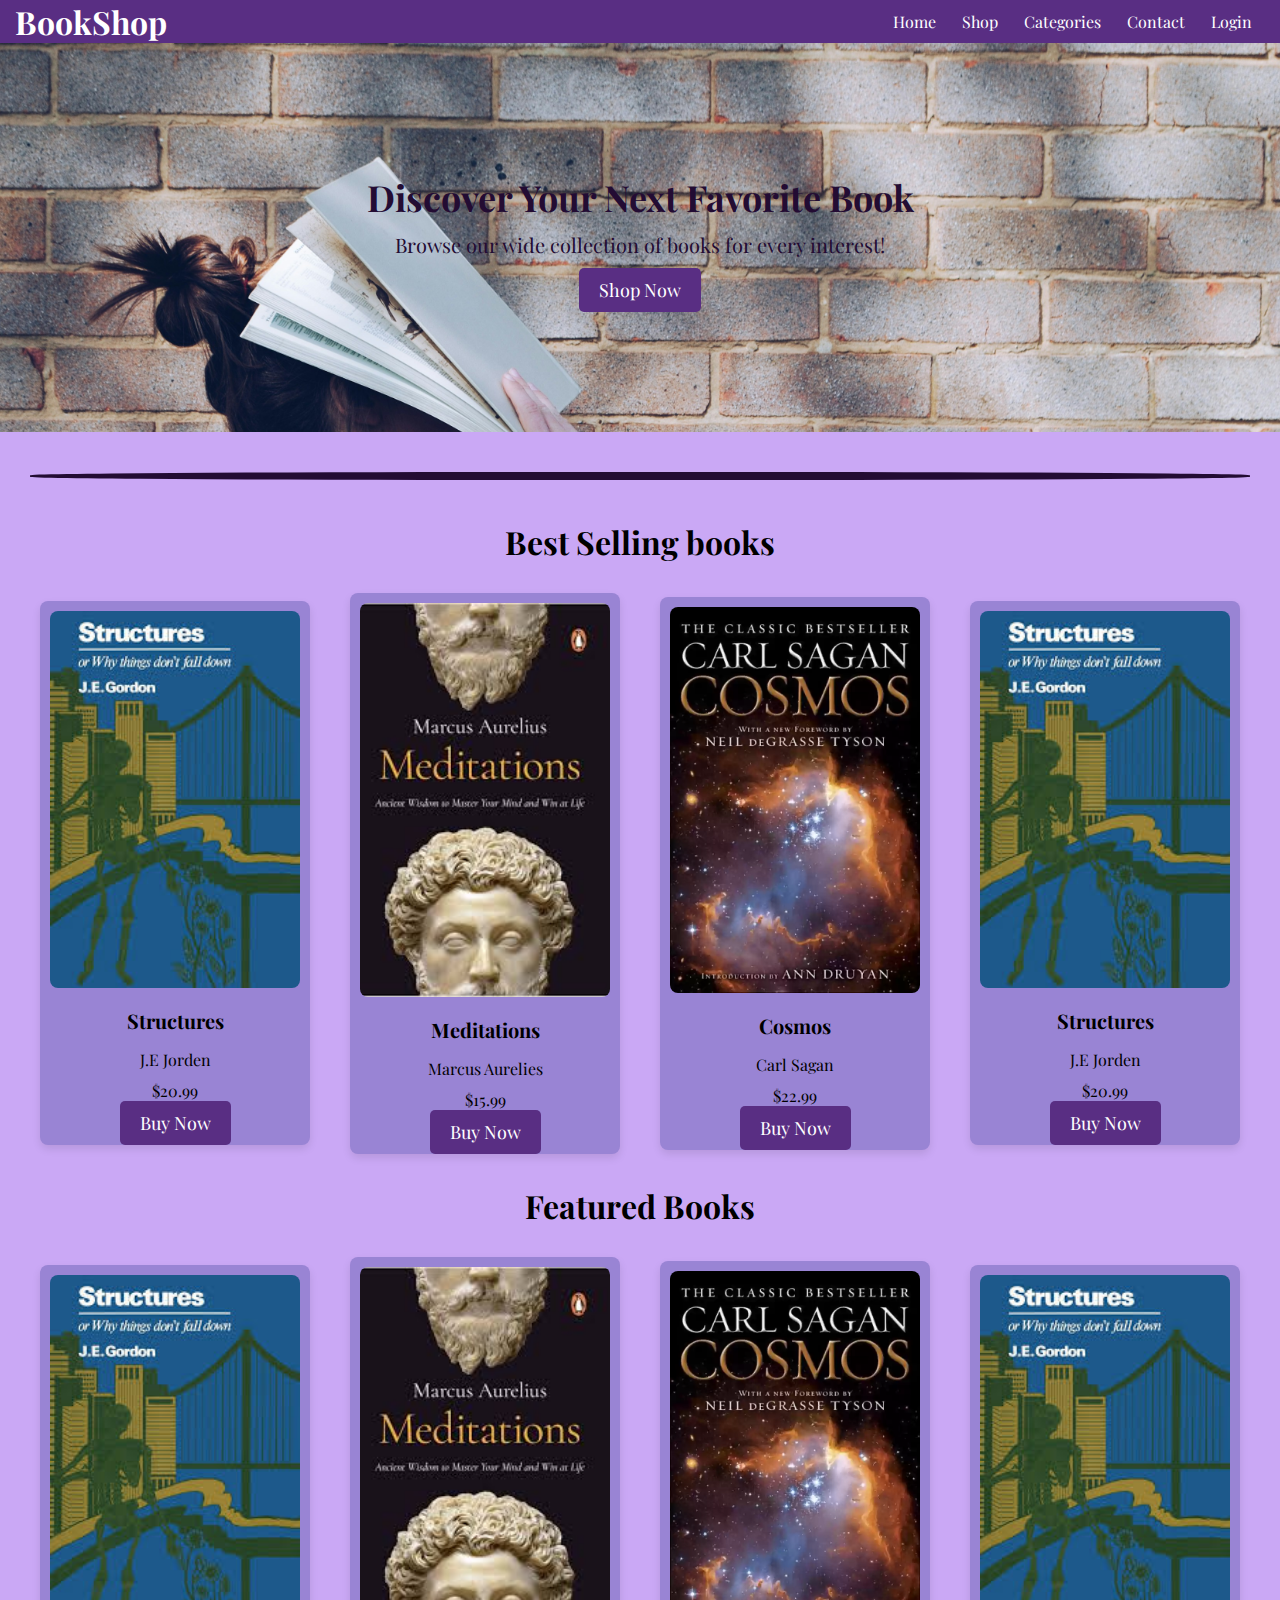
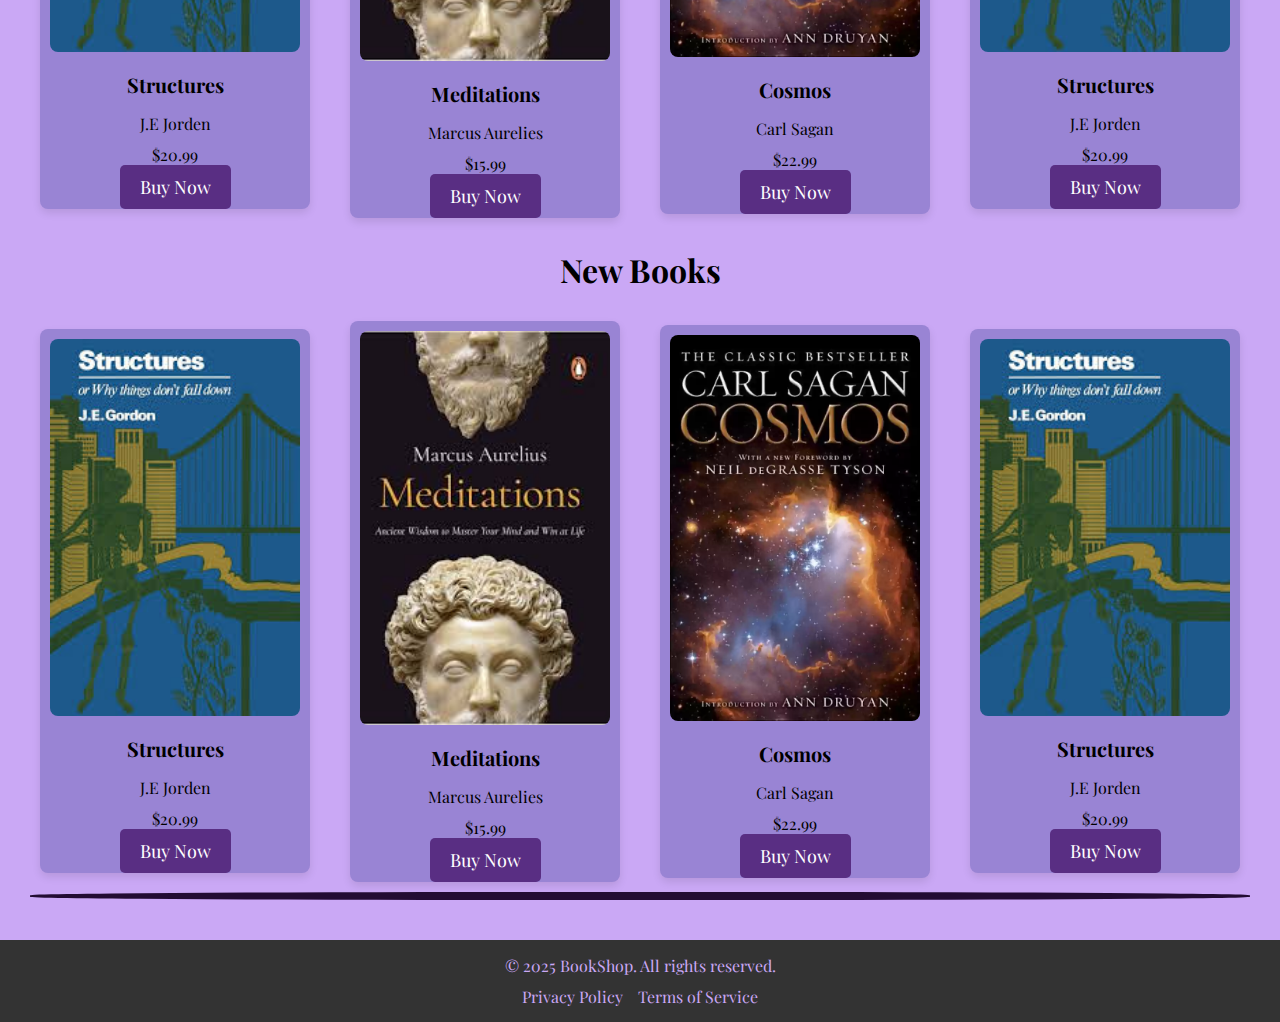
==== index.html @ 6897c3d2 "first commit" ====
<!DOCTYPE html>
<html lang="en">

<head>
  <meta charset="UTF-8">
  <meta name="viewport" content="width=device-width, initial-scale=1.0">
  <meta http-equiv="X-UA-Compatible" content="ie=edge">
  <title>BookShop - Online Book Store</title>
  <link rel="stylesheet" href="styles.css">
</head>

<body>
  <div class="wrapper">
    <header id="head">
      <div class="logo">
        <h1><a href="head">BookShop</a>
          <h1>
      </div>
      <nav>
        <ul>
          <li><a href="index.html">Home</a></li>
          <li><a href="./shop/shop.html">Shop</a></li>
          <li><a href="#">Categories</a></li>
          <li><a href="#footercon">Contact</a></li>
          <li><a href="/login/login.html/">Login</a></li>
        </ul>
      </nav>
    </header>
    <section class="hero">
      <div class="hero-content">
        <h2>Discover Your Next Favorite Book</h2>
        <p>Browse our wide collection of books for every interest!</p>
        <a href="#" class="cta-button">Shop Now</a>
      </div>
    </section>
    <section class="featured-books">
      <div class="break"></div>
      <h2>Best Selling books</h2>
      <div class="book-list">
        <div class="book-item">
          <img src="Asests/images/book-1.jpg" alt="Book 1">
          <h3>Structures</h3>
          <p>J.E Jorden</p>
          <p>$20.99</p>
          <a href="#" class="buy-button">Buy Now</a>
        </div>
        <div class="book-item">
          <img src="Asests/images/book-2.jpg" alt="Book 2">
          <h3>Meditations</h3>
          <p>Marcus Aurelies</p>
          <p>$15.99</p>
          <a href="#" class="buy-button">Buy Now</a>
        </div>
        <div class="book-item">
          <img src="Asests/images/book-3.jpg" alt="Book 3">
          <h3>Cosmos</h3>
          <p>Carl Sagan</p>
          <p>$22.99</p>
          <a href="#" class="buy-button">Buy Now</a>
        </div>
        <div class="book-item">
          <img src="Asests/images/book-1.jpg" alt="Book 1">
          <h3>Structures</h3>
          <p>J.E Jorden</p>
          <p>$20.99</p>
          <a href="#" class="buy-button">Buy Now</a>
        </div>
      </div>
      <h2>Featured Books</h2>
      <div class="book-list">
        <div class="book-item">
          <img src="Asests/images/book-1.jpg" alt="Book 1">
          <h3>Structures</h3>
          <p>J.E Jorden</p>
          <p>$20.99</p>
          <a href="#" class="buy-button">Buy Now</a>
        </div>
        <div class="book-item">
          <img src="Asests/images/book-2.jpg" alt="Book 2">
          <h3>Meditations</h3>
          <p>Marcus Aurelies</p>
          <p>$15.99</p>
          <a href="#" class="buy-button">Buy Now</a>
        </div>
        <div class="book-item">
          <img src="Asests/images/book-3.jpg" alt="Book 3">
          <h3>Cosmos</h3>
          <p>Carl Sagan</p>
          <p>$22.99</p>
          <a href="#" class="buy-button">Buy Now</a>
        </div>
        <div class="book-item">
          <img src="Asests/images/book-1.jpg" alt="Book 1">
          <h3>Structures</h3>
          <p>J.E Jorden</p>
          <p>$20.99</p>
          <a href="#" class="buy-button">Buy Now</a>
        </div>
      </div>
      <h2>New Books</h2>
      <div class="book-list">
        <div class="book-item">
          <img src="Asests/images/book-1.jpg" alt="Book 1">
          <h3>Structures</h3>
          <p>J.E Jorden</p>
          <p>$20.99</p>
          <a href="#" class="buy-button">Buy Now</a>
        </div>
        <div class="book-item">
          <img src="Asests/images/book-2.jpg" alt="Book 2">
          <h3>Meditations</h3>
          <p>Marcus Aurelies</p>
          <p>$15.99</p>
          <a href="#" class="buy-button">Buy Now</a>
        </div>
        <div class="book-item">
          <img src="Asests/images/book-3.jpg" alt="Book 3">
          <h3>Cosmos</h3>
          <p>Carl Sagan</p>
          <p>$22.99</p>
          <a href="#" class="buy-button">Buy Now</a>
        </div>
        <div class="book-item">
          <img src="Asests/images/book-1.jpg" alt="Book 1">
          <h3>Structures</h3>
          <p>J.E Jorden</p>
          <p>$20.99</p>
          <a href="#" class="buy-button">Buy Now</a>
        </div>
      </div>
      <div class="break"></div>
    </section>
    <footer>
      <div id="footercon" class="footer-content">
        <p>&copy; 2025 BookShop. All rights reserved.</p>
        <ul>
          <li><a href="#">Privacy Policy</a></li>
          <li><a href="#">Terms of Service</a></li>
        </ul>
      </div>
    </footer>
  </div>
</body>

</html>
---- styles.css ----
@import url('https://fonts.googleapis.com/css2?family=Playfair+Display:ital,wght@0,400..900;1,400..900&family=Smooch+Sans:wght@100..900&display=swap');

* {
  font-family: Playfair Display;
  margin: 0;
  padding: 0;
}

body {
  background-color: white;
  min-width: 75%;
}

a {
  color: #ffffff;
  text-decoration: none;
}

.wrapper {
  background: no-repeat url("Asests/images/front-cover.jpg") fixed top;
  background-size: cover;
  background-position: center;
}

header {
  background-color: #592e83;
  color: white;
  padding: 0px 15px;
  display: flex;
  justify-content: space-between;
  align-items: center;
}

header h1:hover{
  background-color: #230c33;
  border-radius: 7px;
  color: #9984d4;
  transition: 0.3;
}

header nav ul {
  list-style: none;
  display: flex;
}

header nav ul li a:hover {
  color: #9984d4;
  background-color: #230c33;
  transition: 0.3;
}

header nav ul li a {
  padding: 10px;
  border-radius: 5px;
  margin: 3px;
}

.hero {
  display: flex;
  justify-content: center;
  align-items: center;
  color: #230c33;
  text-align: center;
  padding: 130px 0;
}

.hero h2 {
  font-size: 36px;
  margin-bottom: 10px;
}

.hero p {
  font-size: 20px;
  margin-bottom: 20px;
}

.cta-button {
  background-color: #592e83;
  color: #ffffff;
  padding: 10px 20px;
  font-size: 18px;
  text-decoration: none;
  border-radius: 5px;
}

.cta-button:hover {
  color: #9984d4;
  background-color: #230c33;
  transition: 0.3;
}
.break {
  width: 100%;
  height: 0.5em;
  border-radius: 40%;
  background-color: #230c33;
  margin: 10px;
}
.featured-books {
  display: flex;
  justify-content: space-around;
  align-items: center;
  flex-wrap: wrap;
  background-color: #caa8f5;
  text-align: center;
  padding: 30px 20px;
  border-top: #230c33;
}

.featured-books h2 {
  font-size: 32px;
  margin: 30px;
  width: 100%;
}

.book-list {
  display: flex;
  justify-content: center;
  align-items: center;
  flex-wrap: wrap;
  gap: 40px;
}

.book-item img {
  background-origin: content-box;
}

.book-item {
  background-color: #9984d4;
  align-items: center;
  border-radius: 8px;
  box-sizing: content-box;
  overflow: hidden;
  box-shadow: 0 4px 8px rgba(0, 0, 0, 0.1);
  width: 250px;
  text-align: center;
  padding: 10px;
}

.book-list .book-item:hover{
  background-color: #592e83;
  transition: 0.3s;
}
.book-list .book-item:hover .buy-button {
  background-color: #9984d4;
  transition: 0.3s;
}
.book-list .book-item:hover,img:hover {
  transform: scale(1.03);
  box-shadow: -1px -1px 10px black;
  transition: 0.3s;
}

.book-item img {
  width: 100%;
  height: auto;
  border-radius: 8px;
}

.book-item h3 {
  font-size: 20px;
  margin: 15px 0;
}

.book-item p {
  font-size: 16px;
  margin-bottom: 10px;
}

.buy-button {
  background-color: #592e83;
  color: #ffffff;
  padding: 10px 20px;
  font-size: 18px;
  text-decoration: none;
  border-radius: 5px;
}

.buy-button:hover {
  color: #592e83;
  background-color: #230c33;
  transition: 0.3;
}

footer {
  background-color: #333;
  color: #caa8f5;
  padding: 15px 0;
  text-align: center;
}

footer ul {
  list-style: none;
  display: inline-flex;
  gap: 15px;
  margin-top: 10px;
}

footer ul li a {
  color: #caa8f5;
  text-decoration: none;
}

footer ul li a:hover {
  text-decoration: underline;
}
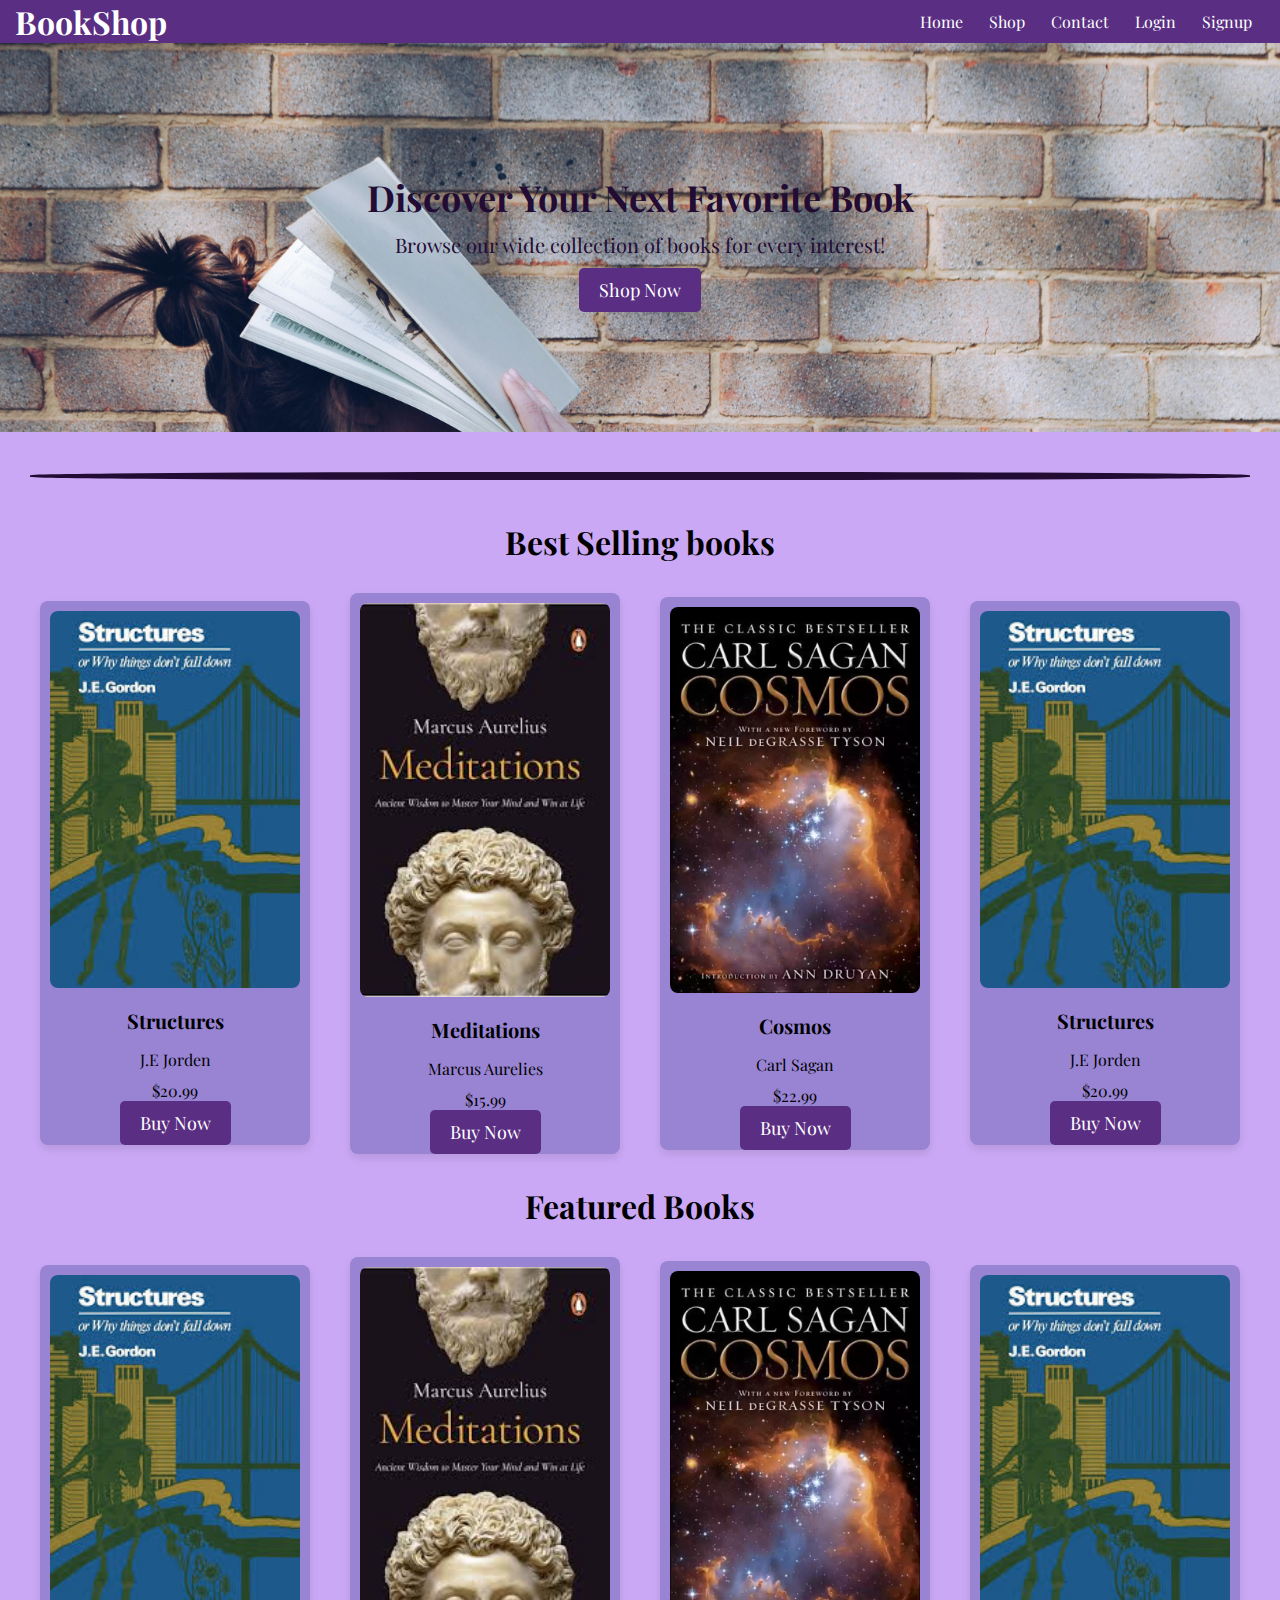
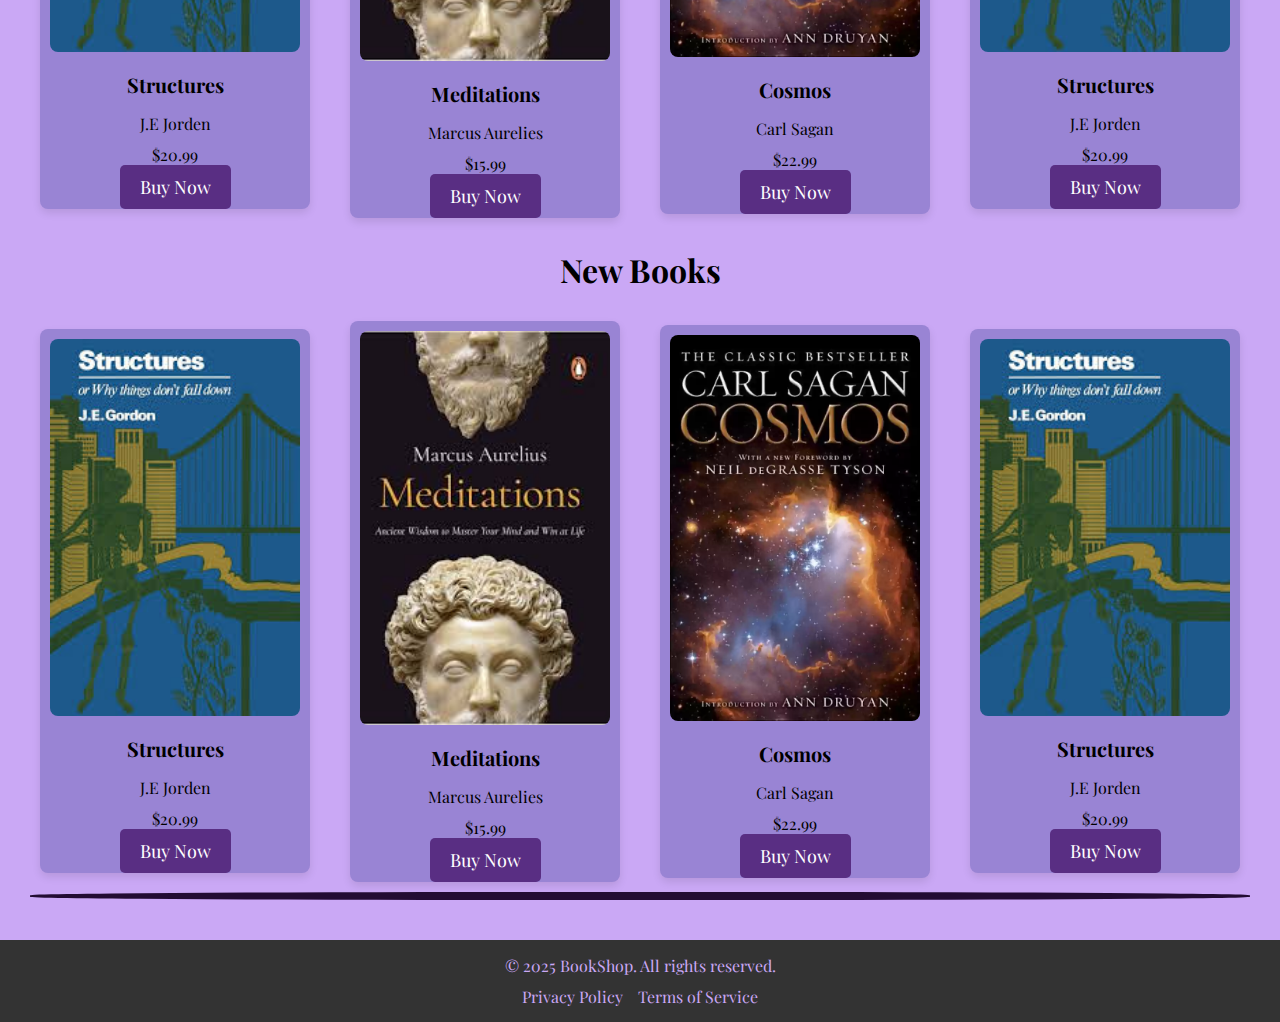
==== commit 73d724ef: "7th update" ====
--- a/index.html
+++ b/index.html
@@ -20,9 +20,9 @@
         <ul>
           <li><a href="index.html">Home</a></li>
           <li><a href="./shop/shop.html">Shop</a></li>
-          <li><a href="#">Categories</a></li>
           <li><a href="#footercon">Contact</a></li>
-          <li><a href="/login/login.html/">Login</a></li>
+          <li><a href="./login/login.html">Login</a></li>
+          <li><a href="./login/signup.html">Signup</a></li>
         </ul>
       </nav>
     </header>
@@ -30,7 +30,7 @@
       <div class="hero-content">
         <h2>Discover Your Next Favorite Book</h2>
         <p>Browse our wide collection of books for every interest!</p>
-        <a href="#" class="cta-button">Shop Now</a>
+        <a href="./shop/shop.html" class="cta-button">Shop Now</a>
       </div>
     </section>
     <section class="featured-books">
--- a/styles.css
+++ b/styles.css
@@ -6,6 +6,9 @@
   padding: 0;
 }
 
+html {
+  scroll-behavior: smooth;
+}
 body {
   background-color: white;
   min-width: 75%;
@@ -144,7 +147,7 @@
   background-color: #9984d4;
   transition: 0.3s;
 }
-.book-list .book-item:hover,img:hover {
+.book-list .book-item:hover img {
   transform: scale(1.03);
   box-shadow: -1px -1px 10px black;
   transition: 0.3s;
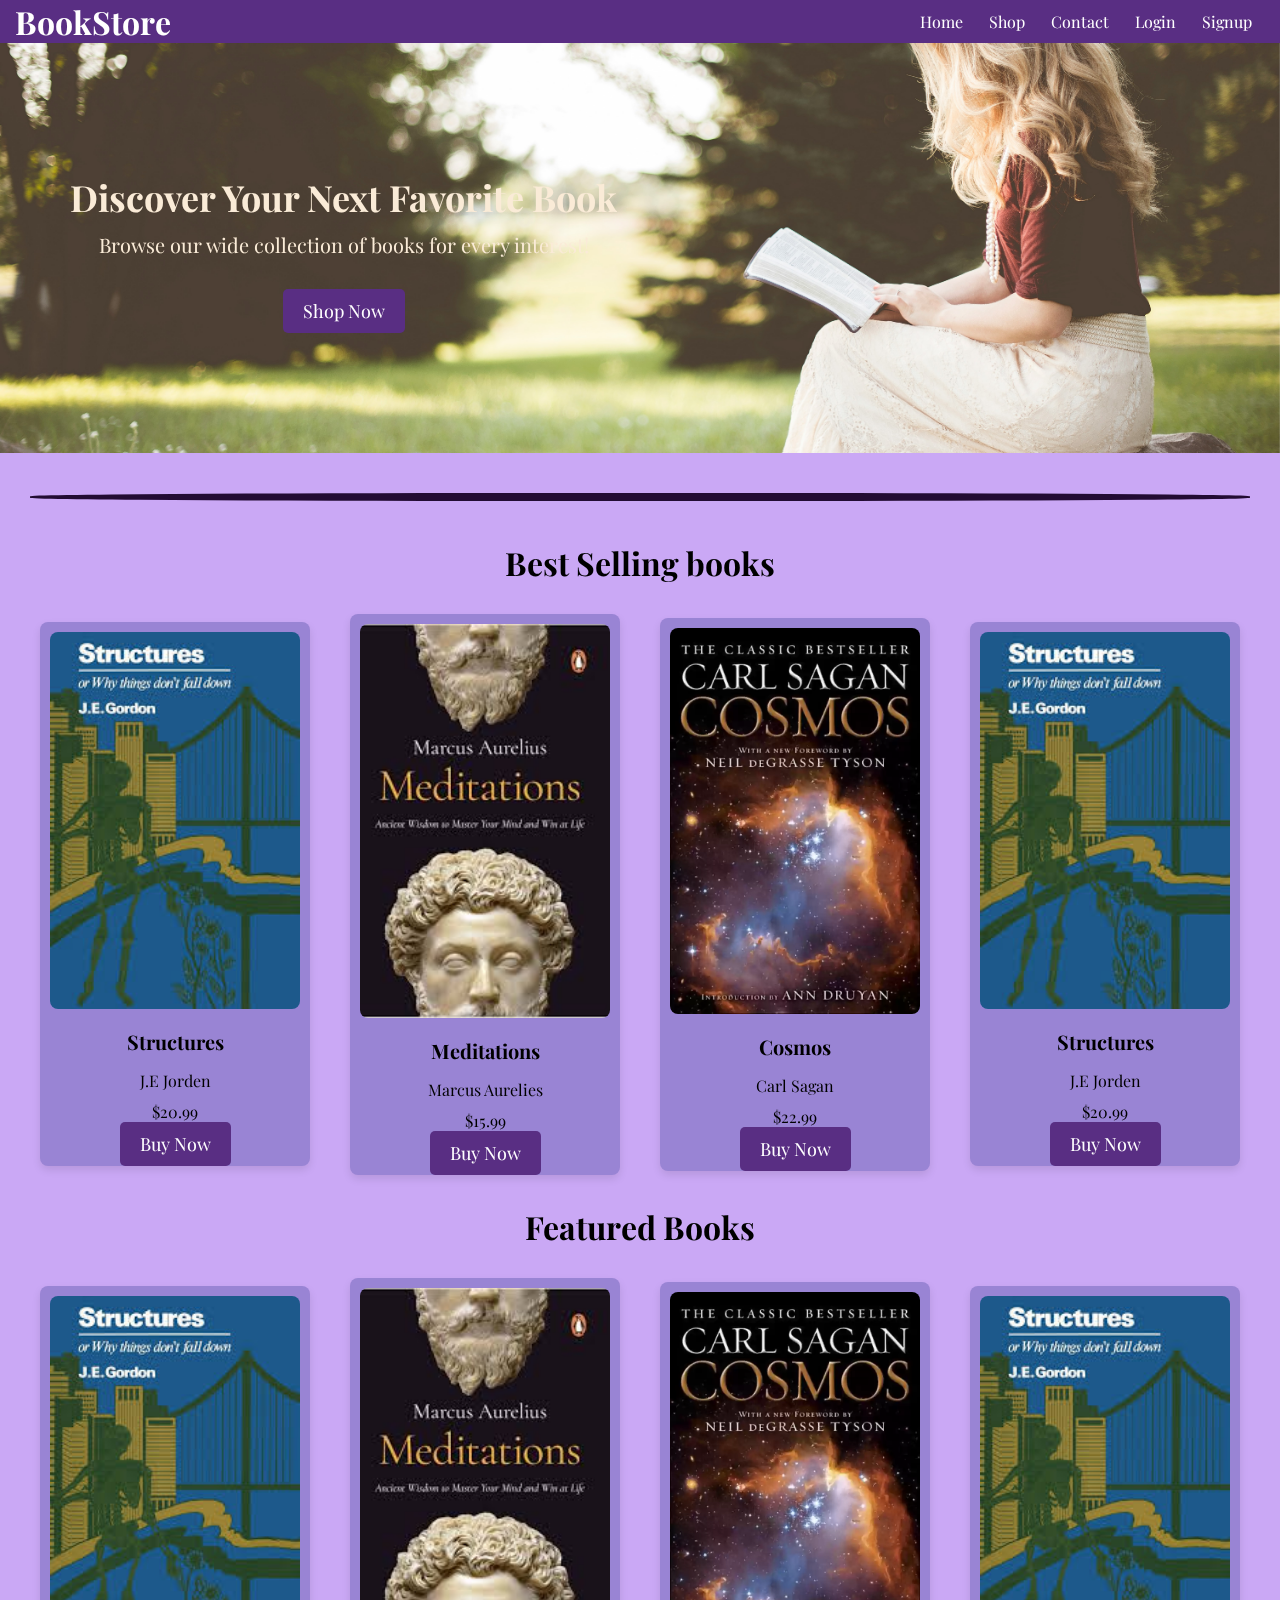
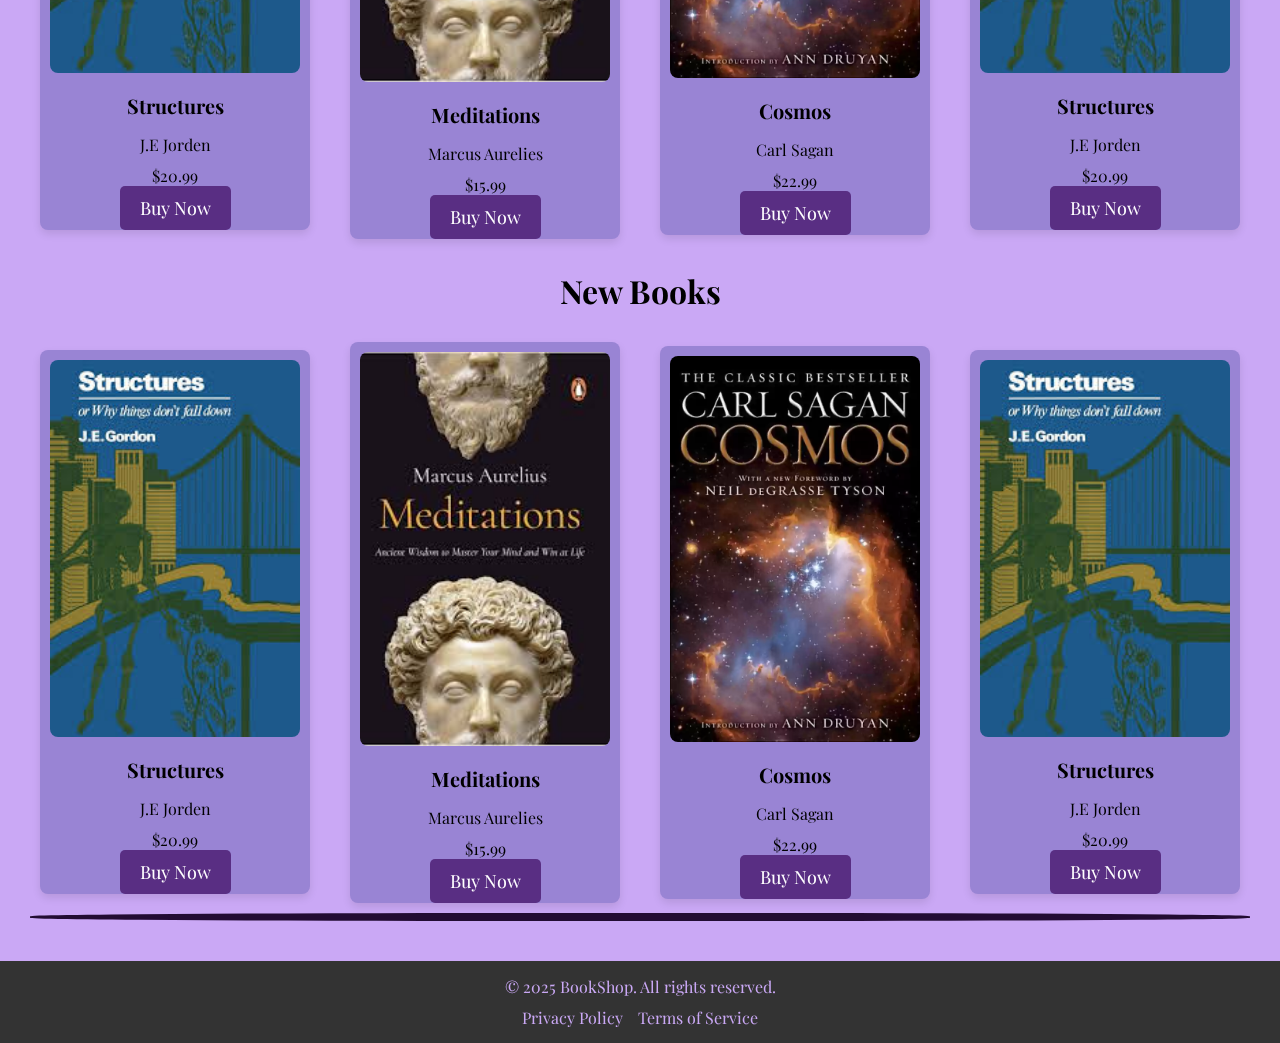
==== commit 36f56f25: "minor changes" ====
--- a/index.html
+++ b/index.html
@@ -13,7 +13,7 @@
   <div class="wrapper">
     <header id="head">
       <div class="logo">
-        <h1><a href="head">BookShop</a>
+        <h1><a href="head">BookStore</a>
           <h1>
       </div>
       <nav>
@@ -27,11 +27,14 @@
       </nav>
     </header>
     <section class="hero">
+      <img src="Asests/images/front-cover.jpg" alt="cover">
       <div class="hero-content">
         <h2>Discover Your Next Favorite Book</h2>
         <p>Browse our wide collection of books for every interest!</p>
+        <br>
         <a href="./shop/shop.html" class="cta-button">Shop Now</a>
       </div>
+      
     </section>
     <section class="featured-books">
       <div class="break"></div>
@@ -42,28 +45,28 @@
           <h3>Structures</h3>
           <p>J.E Jorden</p>
           <p>$20.99</p>
-          <a href="#" class="buy-button">Buy Now</a>
+          <a href="./cart/bookDetails.html " class="buy-button">Buy Now</a>
         </div>
         <div class="book-item">
           <img src="Asests/images/book-2.jpg" alt="Book 2">
           <h3>Meditations</h3>
           <p>Marcus Aurelies</p>
           <p>$15.99</p>
-          <a href="#" class="buy-button">Buy Now</a>
+          <a href="./cart/bookDetails.html" class="buy-button">Buy Now</a>
         </div>
         <div class="book-item">
           <img src="Asests/images/book-3.jpg" alt="Book 3">
           <h3>Cosmos</h3>
           <p>Carl Sagan</p>
           <p>$22.99</p>
-          <a href="#" class="buy-button">Buy Now</a>
+          <a href="./cart/bookDetails.html" class="buy-button">Buy Now</a>
         </div>
         <div class="book-item">
           <img src="Asests/images/book-1.jpg" alt="Book 1">
           <h3>Structures</h3>
           <p>J.E Jorden</p>
           <p>$20.99</p>
-          <a href="#" class="buy-button">Buy Now</a>
+          <a href="./cart/bookDetails.html" class="buy-button">Buy Now</a>
         </div>
       </div>
       <h2>Featured Books</h2>
@@ -73,28 +76,28 @@
           <h3>Structures</h3>
           <p>J.E Jorden</p>
           <p>$20.99</p>
-          <a href="#" class="buy-button">Buy Now</a>
+          <a href="./cart/bookDetails.html" class="buy-button">Buy Now</a>
         </div>
         <div class="book-item">
           <img src="Asests/images/book-2.jpg" alt="Book 2">
           <h3>Meditations</h3>
           <p>Marcus Aurelies</p>
           <p>$15.99</p>
-          <a href="#" class="buy-button">Buy Now</a>
+          <a href="./cart/bookDetails.html" class="buy-button">Buy Now</a>
         </div>
         <div class="book-item">
           <img src="Asests/images/book-3.jpg" alt="Book 3">
           <h3>Cosmos</h3>
           <p>Carl Sagan</p>
           <p>$22.99</p>
-          <a href="#" class="buy-button">Buy Now</a>
+          <a href="./cart/bookDetails.html" class="buy-button">Buy Now</a>
         </div>
         <div class="book-item">
           <img src="Asests/images/book-1.jpg" alt="Book 1">
           <h3>Structures</h3>
           <p>J.E Jorden</p>
           <p>$20.99</p>
-          <a href="#" class="buy-button">Buy Now</a>
+          <a href="./cart/bookDetails.html" class="buy-button">Buy Now</a>
         </div>
       </div>
       <h2>New Books</h2>
@@ -104,28 +107,28 @@
           <h3>Structures</h3>
           <p>J.E Jorden</p>
           <p>$20.99</p>
-          <a href="#" class="buy-button">Buy Now</a>
+          <a href="./cart/bookDetails.html" class="buy-button">Buy Now</a>
         </div>
         <div class="book-item">
           <img src="Asests/images/book-2.jpg" alt="Book 2">
           <h3>Meditations</h3>
           <p>Marcus Aurelies</p>
           <p>$15.99</p>
-          <a href="#" class="buy-button">Buy Now</a>
+          <a href="./cart/bookDetails.html" class="buy-button">Buy Now</a>
         </div>
         <div class="book-item">
           <img src="Asests/images/book-3.jpg" alt="Book 3">
           <h3>Cosmos</h3>
           <p>Carl Sagan</p>
           <p>$22.99</p>
-          <a href="#" class="buy-button">Buy Now</a>
+          <a href="./cart/bookDetails.html" class="buy-button">Buy Now</a>
         </div>
         <div class="book-item">
           <img src="Asests/images/book-1.jpg" alt="Book 1">
           <h3>Structures</h3>
           <p>J.E Jorden</p>
           <p>$20.99</p>
-          <a href="#" class="buy-button">Buy Now</a>
+          <a href="./cart/bookDetails.html" class="buy-button">Buy Now</a>
         </div>
       </div>
       <div class="break"></div>
--- a/styles.css
+++ b/styles.css
@@ -9,6 +9,7 @@
 html {
   scroll-behavior: smooth;
 }
+
 body {
   background-color: white;
   min-width: 75%;
@@ -20,8 +21,8 @@
 }
 
 .wrapper {
-  background: no-repeat url("Asests/images/front-cover.jpg") fixed top;
-  background-size: cover;
+  background: no-repeat url() fixed top;
+  background-size: 30%;
   background-position: center;
 }
 
@@ -34,7 +35,7 @@
   align-items: center;
 }
 
-header h1:hover{
+header h1:hover {
   background-color: #230c33;
   border-radius: 7px;
   color: #9984d4;
@@ -60,19 +61,35 @@
 
 .hero {
   display: flex;
-  justify-content: center;
+  justify-content: start;
   align-items: center;
   color: #230c33;
   text-align: center;
   padding: 130px 0;
-}
+  gap: 150px;
+}
+
+.hero img {
+  position: fixed;
+  width: 100%;
+  height: auto;
+  overflow: auto;
+  z-index: -1;
+}
+
+.hero .hero-content {
+  margin-left: 70px;
+}
+
 
 .hero h2 {
   font-size: 36px;
+  color: antiquewhite;
   margin-bottom: 10px;
 }
 
 .hero p {
+  color: antiquewhite;
   font-size: 20px;
   margin-bottom: 20px;
 }
@@ -91,6 +108,7 @@
   background-color: #230c33;
   transition: 0.3;
 }
+
 .break {
   width: 100%;
   height: 0.5em;
@@ -98,6 +116,7 @@
   background-color: #230c33;
   margin: 10px;
 }
+
 .featured-books {
   display: flex;
   justify-content: space-around;
@@ -139,14 +158,16 @@
   padding: 10px;
 }
 
-.book-list .book-item:hover{
+.book-list .book-item:hover {
   background-color: #592e83;
   transition: 0.3s;
 }
+
 .book-list .book-item:hover .buy-button {
   background-color: #9984d4;
   transition: 0.3s;
 }
+
 .book-list .book-item:hover img {
   transform: scale(1.03);
   box-shadow: -1px -1px 10px black;
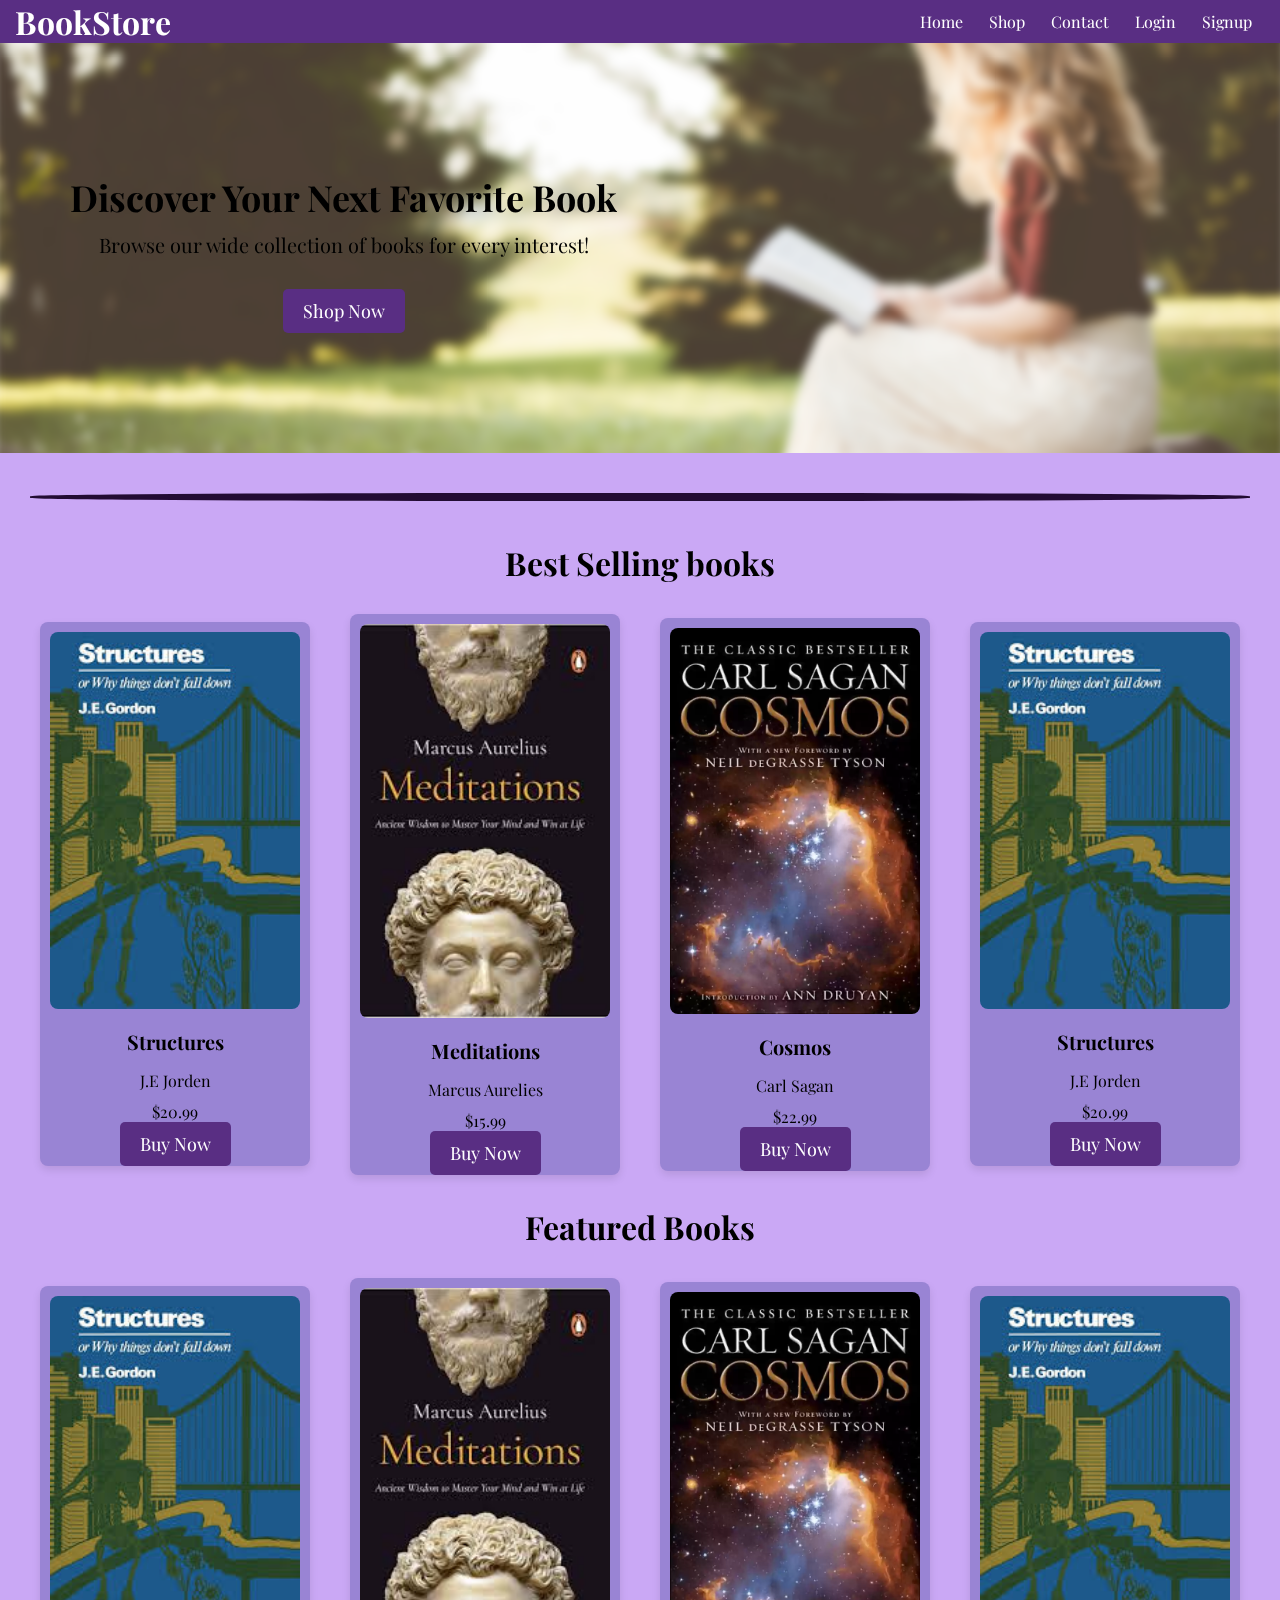
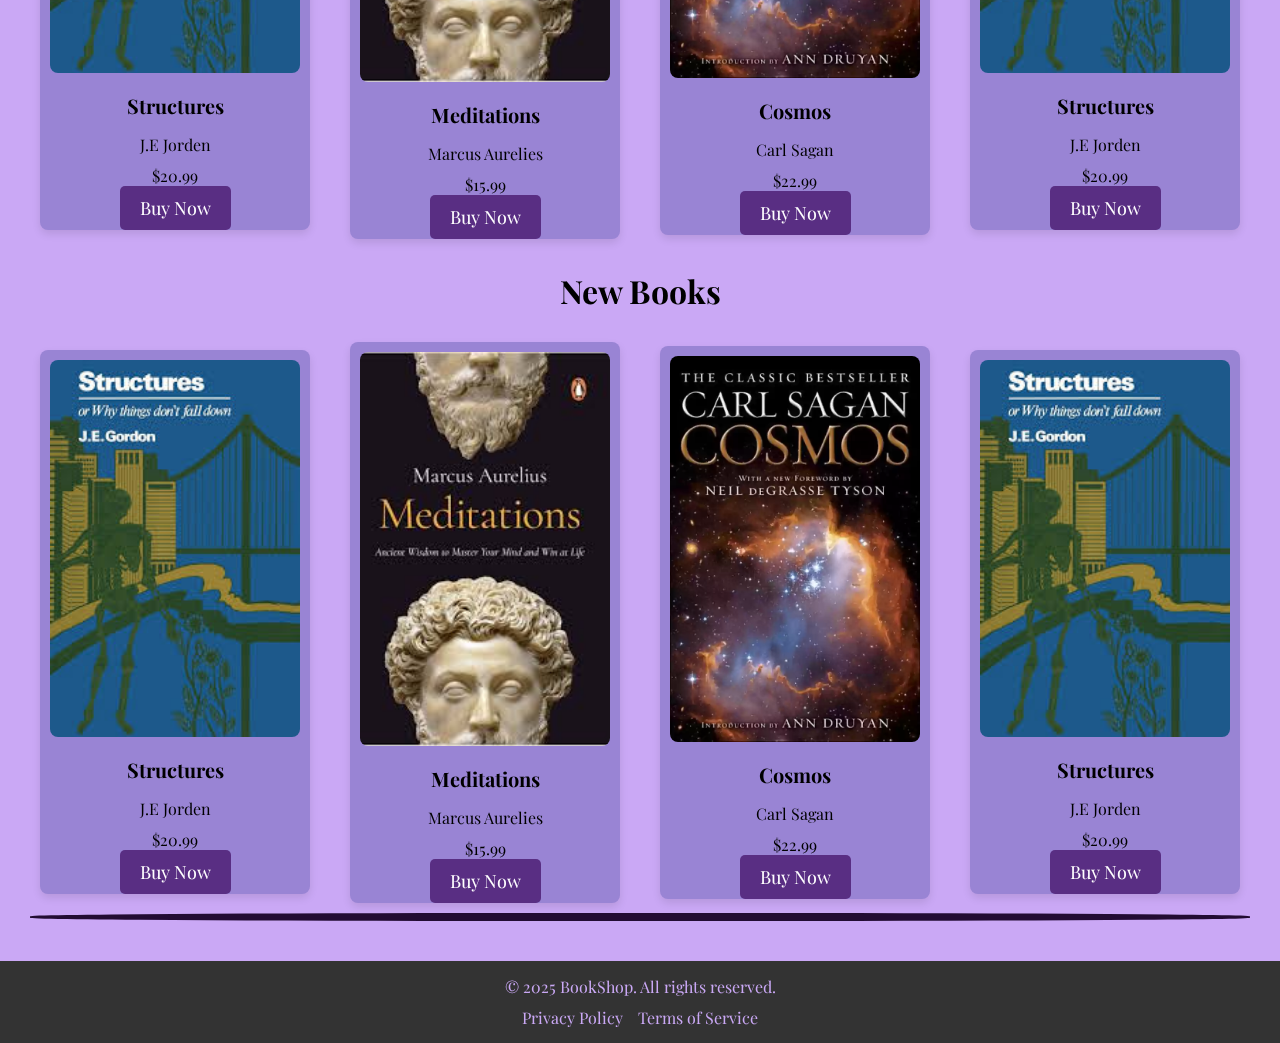
==== commit f8619c31: "last" ====
--- a/index.html
+++ b/index.html
@@ -7,6 +7,7 @@
   <meta http-equiv="X-UA-Compatible" content="ie=edge">
   <title>BookShop - Online Book Store</title>
   <link rel="stylesheet" href="styles.css">
+  <link rel="icon" href="[data-uri]">
 </head>
 
 <body>
--- a/styles.css
+++ b/styles.css
@@ -75,6 +75,14 @@
   height: auto;
   overflow: auto;
   z-index: -1;
+  filter: blur(5px);
+  transform: scale(1.01);
+  transition: 0.5s;
+}
+
+.hero:hover img{
+  filter: blur(0);
+  transform: scale(1.03);
 }
 
 .hero .hero-content {
@@ -84,19 +92,19 @@
 
 .hero h2 {
   font-size: 36px;
-  color: antiquewhite;
+  color: #000;
   margin-bottom: 10px;
 }
 
 .hero p {
-  color: antiquewhite;
+  color: #000;
   font-size: 20px;
   margin-bottom: 20px;
 }
 
 .cta-button {
   background-color: #592e83;
-  color: #ffffff;
+  color: #fff;
   padding: 10px 20px;
   font-size: 18px;
   text-decoration: none;
